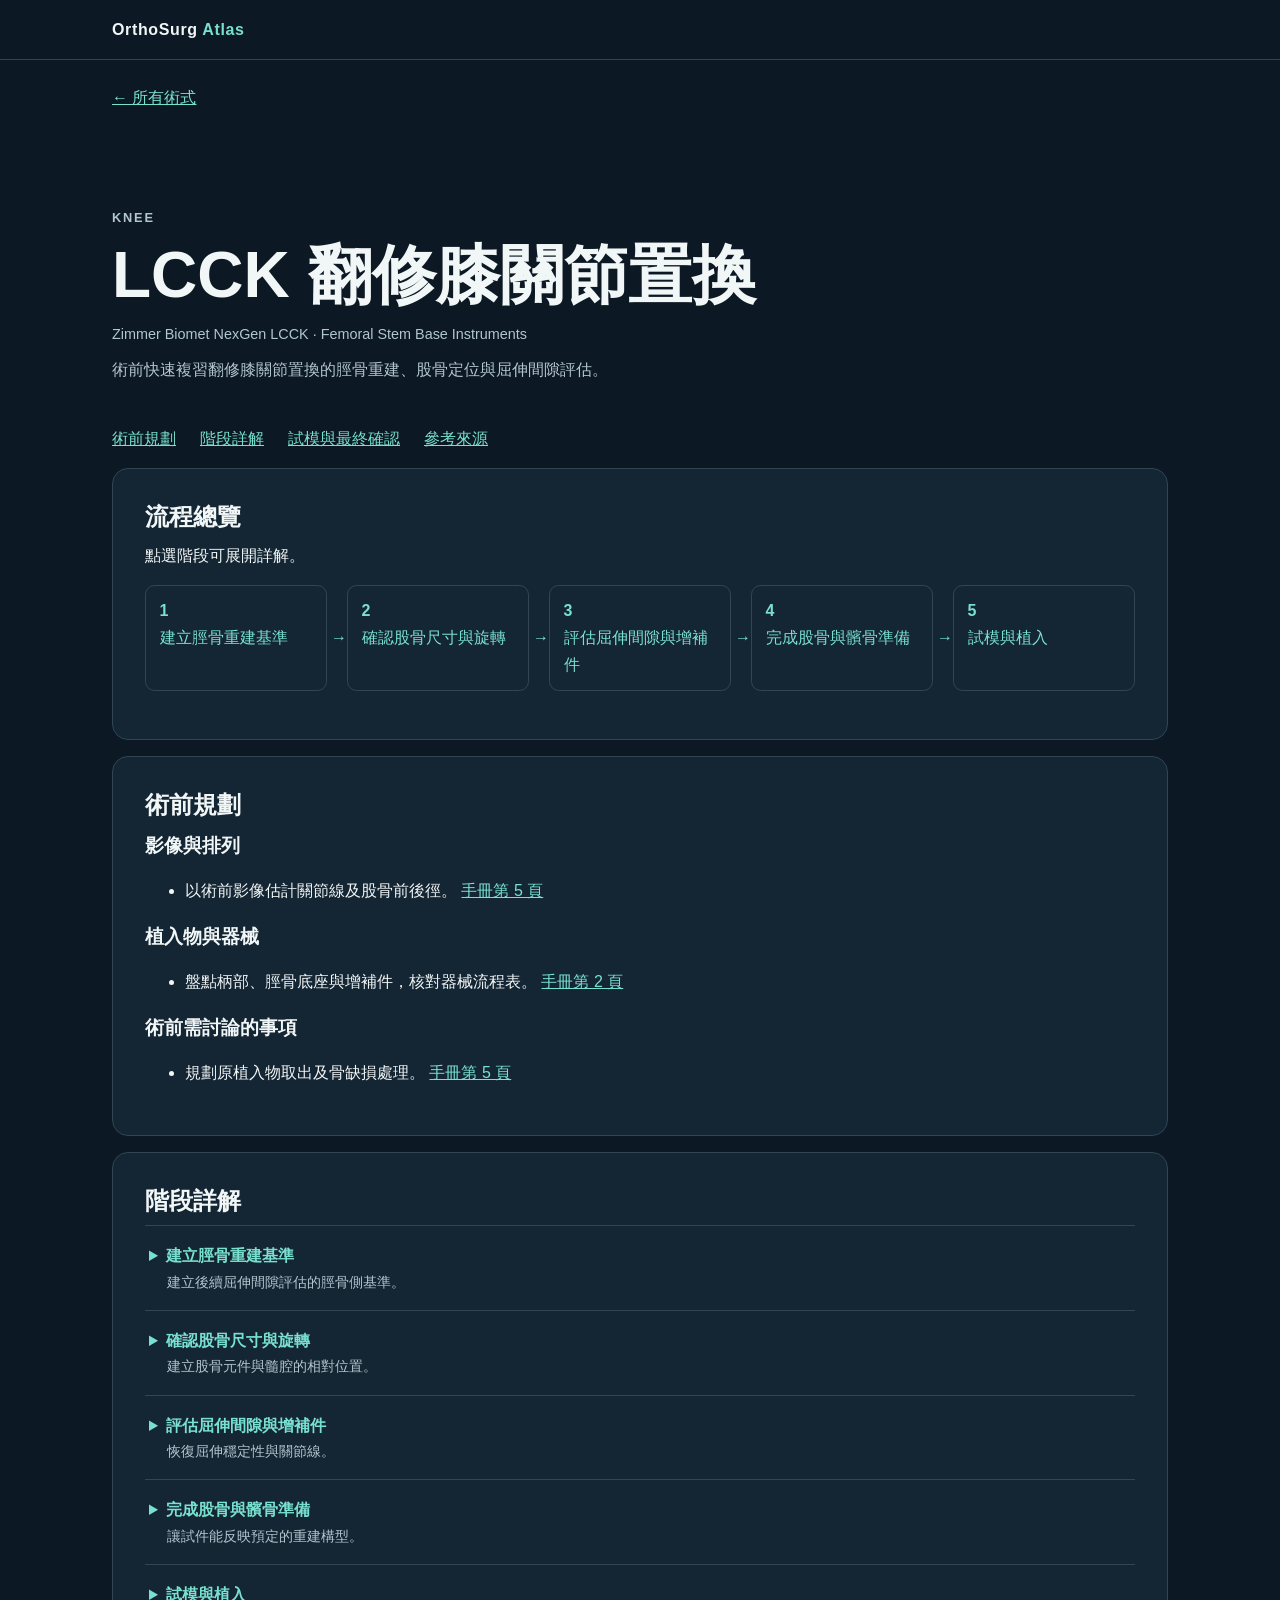
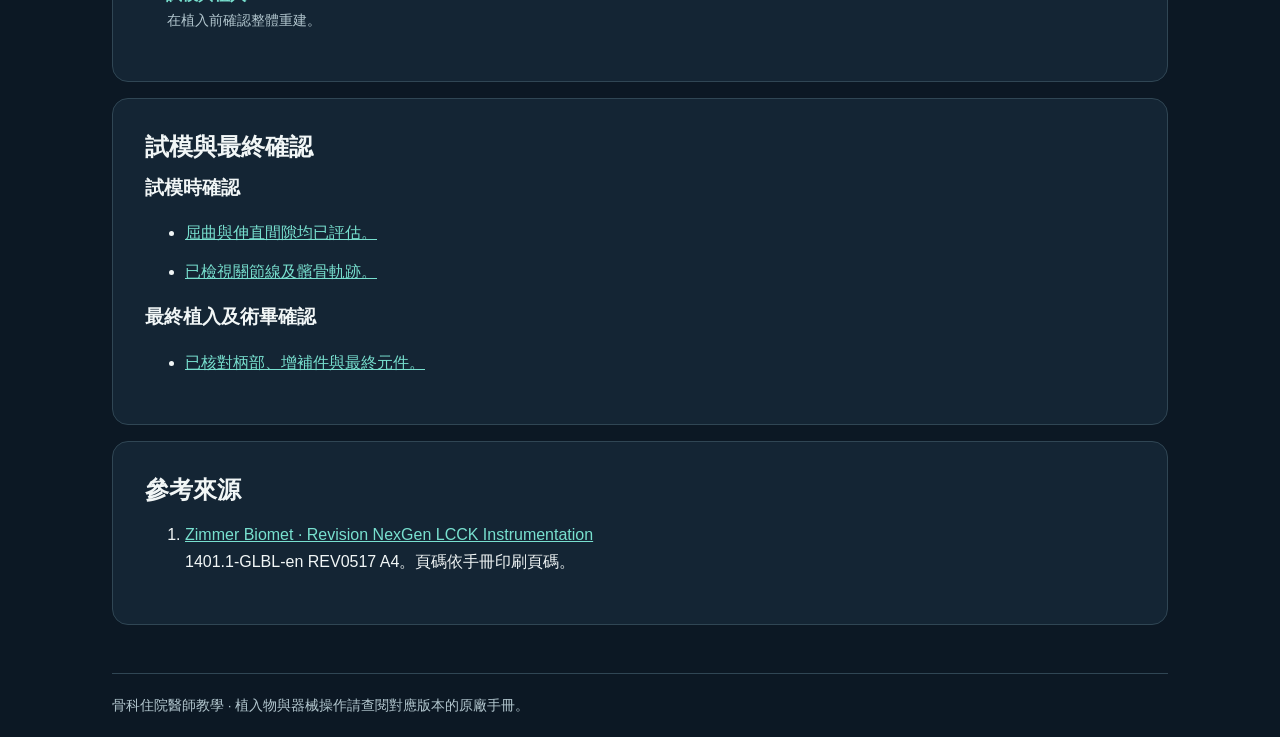
==== docs/procedures/lcck/index.html @ fdaeaab7 "Add files via upload" ====
<!doctype html>
<html lang="zh-Hant">
<head><meta charset="utf-8"><meta name="viewport" content="width=device-width, initial-scale=1">
<title>LCCK 翻修膝關節置換 · OrthoSurg Atlas</title><link rel="stylesheet" href="../../assets/site.css">
<script defer src="../../assets/stages.js"></script></head>
<body><header><div class="wrap"><a class="brand" href="../../index.html">OrthoSurg <span>Atlas</span></a></div></header>
<main class="wrap"><a class="back" href="../../index.html">← 所有術式</a>
    <div class="hero"><p class="region">KNEE</p><h1>LCCK 翻修膝關節置換</h1>
    <p class="system">Zimmer Biomet NexGen LCCK · Femoral Stem Base Instruments</p><p>術前快速複習翻修膝關節置換的脛骨重建、股骨定位與屈伸間隙評估。</p></div>
    <nav aria-label="本頁目錄"><a href="#planning">術前規劃</a><a href="#steps">階段詳解</a><a href="#checks">試模與最終確認</a><a href="#sources">參考來源</a></nav>
    <section aria-labelledby="flow-title"><h2 id="flow-title">流程總覽</h2><p>點選階段可展開詳解。</p><ol class="flow"><li><a data-stage-link href="#stage-tibial-platform">建立脛骨重建基準</a></li><li><a data-stage-link href="#stage-femoral-position">確認股骨尺寸與旋轉</a></li><li><a data-stage-link href="#stage-gap-balance">評估屈伸間隙與增補件</a></li><li><a data-stage-link href="#stage-box-patella">完成股骨與髕骨準備</a></li><li><a data-stage-link href="#stage-trial-implant">試模與植入</a></li></ol></section>
    <section id="planning"><h2>術前規劃</h2><h3>影像與排列</h3><ul><li>以術前影像估計關節線及股骨前後徑。 <a href="https://www.zimmerbiomet.com/content/dam/zb-corporate/en/products/specialties/knee/nexgen-complete-knee-solution/RevisionNexGenLCCKInstrumentation14011GLBLenREV0517A4.pdf#page=7" target="_blank" rel="noopener">手冊第 5 頁</a></li></ul><h3>植入物與器械</h3><ul><li>盤點柄部、脛骨底座與增補件，核對器械流程表。 <a href="https://www.zimmerbiomet.com/content/dam/zb-corporate/en/products/specialties/knee/nexgen-complete-knee-solution/RevisionNexGenLCCKInstrumentation14011GLBLenREV0517A4.pdf#page=4" target="_blank" rel="noopener">手冊第 2 頁</a></li></ul><h3>術前需討論的事項</h3><ul><li>規劃原植入物取出及骨缺損處理。 <a href="https://www.zimmerbiomet.com/content/dam/zb-corporate/en/products/specialties/knee/nexgen-complete-knee-solution/RevisionNexGenLCCKInstrumentation14011GLBLenREV0517A4.pdf#page=7" target="_blank" rel="noopener">手冊第 5 頁</a></li></ul></section>
    <section id="steps"><h2>階段詳解</h2><details id="stage-tibial-platform" class="stage"><summary>
    <strong>建立脛骨重建基準</strong><span>建立後續屈伸間隙評估的脛骨側基準。</span></summary>
    <div class="stage-body"><h4>目的</h4><p>建立後續屈伸間隙評估的脛骨側基準。</p>
    <h4>主要器械</h4><ul><li><strong>Tibial Boom</strong> · 設定對應脛骨底座的後傾</li></ul>
    <h4>操作重點</h4><ul><li>先建立脛骨重建平台，再確認試件覆蓋。</li></ul>
    <h4>確認事項</h4><ul><li>核對骨量、脛骨托盤覆蓋、柄部定位及增補件需求。</li></ul>
    <h4>容易忽略的檢查點</h4><ul><li>保留骨量，避免為了消除所有骨缺損而加深截骨。 <a href="https://www.zimmerbiomet.com/content/dam/zb-corporate/en/products/specialties/knee/nexgen-complete-knee-solution/RevisionNexGenLCCKInstrumentation14011GLBLenREV0517A4.pdf#page=10" target="_blank" rel="noopener">手冊第 8 頁</a></li></ul>
    <h4>原廠關鍵數值</h4><ul><li>0° 對應 A/P wedge 底座，3° 對應 3° fluted 底座。 <a href="https://www.zimmerbiomet.com/content/dam/zb-corporate/en/products/specialties/knee/nexgen-complete-knee-solution/RevisionNexGenLCCKInstrumentation14011GLBLenREV0517A4.pdf#page=9" target="_blank" rel="noopener">手冊第 7 頁</a></li></ul>
    
    <p><a href="https://www.zimmerbiomet.com/content/dam/zb-corporate/en/products/specialties/knee/nexgen-complete-knee-solution/RevisionNexGenLCCKInstrumentation14011GLBLenREV0517A4.pdf#page=8" target="_blank" rel="noopener">手冊第 6–16 頁</a></p></div></details><details id="stage-femoral-position" class="stage"><summary>
    <strong>確認股骨尺寸與旋轉</strong><span>建立股骨元件與髓腔的相對位置。</span></summary>
    <div class="stage-body"><h4>目的</h4><p>建立股骨元件與髓腔的相對位置。</p>
    <h4>主要器械</h4><ul><li><strong>Revision Rotational Alignment Guide</strong> · 參照股骨經上髁軸確認旋轉</li></ul>
    <h4>操作重點</h4><ul><li>確認髓腔與股骨元件的相對位置，評估直柄或偏心柄。</li></ul>
    <h4>確認事項</h4><ul><li>核對髓腔方向、股骨尺寸與旋轉，確認直柄或偏心柄的配置。</li></ul>
    <h4>容易忽略的檢查點</h4><ul><li>若改用偏心柄，記錄 offset bushing 的刻度方向供後續重現。 <a href="https://www.zimmerbiomet.com/content/dam/zb-corporate/en/products/specialties/knee/nexgen-complete-knee-solution/RevisionNexGenLCCKInstrumentation14011GLBLenREV0517A4.pdf#page=27" target="_blank" rel="noopener">手冊第 25 頁</a></li></ul>
    
    <h4>器械分支</h4><ul><li>若用 MILL／5-in-1，股骨定位改查直柄 Appendix E 或偏心柄 Appendix F。Crossover 適用於已完成對應非柄式股骨前後切面的情境，見 Appendix A。 <a href="https://www.zimmerbiomet.com/content/dam/zb-corporate/en/products/specialties/knee/nexgen-complete-knee-solution/RevisionNexGenLCCKInstrumentation14011GLBLenREV0517A4.pdf#page=4" target="_blank" rel="noopener">手冊第 2 頁</a></li></ul>
    <p><a href="https://www.zimmerbiomet.com/content/dam/zb-corporate/en/products/specialties/knee/nexgen-complete-knee-solution/RevisionNexGenLCCKInstrumentation14011GLBLenREV0517A4.pdf#page=19" target="_blank" rel="noopener">手冊第 17–27 頁</a></p></div></details><details id="stage-gap-balance" class="stage"><summary>
    <strong>評估屈伸間隙與增補件</strong><span>恢復屈伸穩定性與關節線。</span></summary>
    <div class="stage-body"><h4>目的</h4><p>恢復屈伸穩定性與關節線。</p>
    <h4>主要器械</h4><ul><li><strong>LPS Articular Surface Provisional</strong> · 在股骨 box 準備前用於間隙評估</li></ul>
    <h4>操作重點</h4><ul><li>先評估屈曲間隙，保留所選試墊再評估伸直時的排列及側副韌帶張力。</li></ul>
    <h4>確認事項</h4><ul><li>分別檢視屈曲與伸直間隙，確認遠端或後方增補件的需求。</li></ul>
    <h4>容易忽略的檢查點</h4><ul><li>此階段尚未完成 LCCK box，使用手冊指定的 LPS 試墊。 <a href="https://www.zimmerbiomet.com/content/dam/zb-corporate/en/products/specialties/knee/nexgen-complete-knee-solution/RevisionNexGenLCCKInstrumentation14011GLBLenREV0517A4.pdf#page=30" target="_blank" rel="noopener">手冊第 28 頁</a></li></ul>
    
    
    <p><a href="https://www.zimmerbiomet.com/content/dam/zb-corporate/en/products/specialties/knee/nexgen-complete-knee-solution/RevisionNexGenLCCKInstrumentation14011GLBLenREV0517A4.pdf#page=30" target="_blank" rel="noopener">手冊第 28–32 頁</a></p></div></details><details id="stage-box-patella" class="stage"><summary>
    <strong>完成股骨與髕骨準備</strong><span>讓試件能反映預定的重建構型。</span></summary>
    <div class="stage-body"><h4>目的</h4><p>讓試件能反映預定的重建構型。</p>
    <h4>主要器械</h4><ul><li><strong>LCCK Notch/Chamfer Guide</strong> · 確認 box 與斜面切割的旋轉定位</li></ul>
    <h4>操作重點</h4><ul><li>保留旋轉參考後完成 box 準備，另評估髕骨元件是否需翻修。</li></ul>
    <h4>確認事項</h4><ul><li>核對 LCCK box 與選定元件，確認髕骨處理計畫。</li></ul>
    <h4>容易忽略的檢查點</h4><ul><li>若髕骨元件不相容或鬆動，先評估剩餘骨量。 <a href="https://www.zimmerbiomet.com/content/dam/zb-corporate/en/products/specialties/knee/nexgen-complete-knee-solution/RevisionNexGenLCCKInstrumentation14011GLBLenREV0517A4.pdf#page=39" target="_blank" rel="noopener">手冊第 37 頁</a></li></ul>
    
    
    <p><a href="https://www.zimmerbiomet.com/content/dam/zb-corporate/en/products/specialties/knee/nexgen-complete-knee-solution/RevisionNexGenLCCKInstrumentation14011GLBLenREV0517A4.pdf#page=35" target="_blank" rel="noopener">手冊第 33–37 頁</a></p></div></details><details id="stage-trial-implant" class="stage"><summary>
    <strong>試模與植入</strong><span>在植入前確認整體重建。</span></summary>
    <div class="stage-body"><h4>目的</h4><p>在植入前確認整體重建。</p>
    <h4>主要器械</h4><ul><li><strong>Modular Box Provisional</strong> · 模擬最終股骨 box 構型</li></ul>
    <h4>操作重點</h4><ul><li>裝上試用 box 與計畫使用的增補件，確認試模後再核對最終植入物。</li></ul>
    <h4>確認事項</h4><ul><li>檢查屈伸穩定性、髕骨軌跡及試件與最終元件的配置。</li></ul>
    <h4>容易忽略的檢查點</h4><ul><li>植入前核對股骨、脛骨及關節面元件的配色相容性。 <a href="https://www.zimmerbiomet.com/content/dam/zb-corporate/en/products/specialties/knee/nexgen-complete-knee-solution/RevisionNexGenLCCKInstrumentation14011GLBLenREV0517A4.pdf#page=42" target="_blank" rel="noopener">手冊第 40 頁</a></li></ul>
    
    
    <p><a href="https://www.zimmerbiomet.com/content/dam/zb-corporate/en/products/specialties/knee/nexgen-complete-knee-solution/RevisionNexGenLCCKInstrumentation14011GLBLenREV0517A4.pdf#page=40" target="_blank" rel="noopener">手冊第 38–41 頁</a></p></div></details></section>
    <section id="checks"><h2>試模與最終確認</h2><h3>試模時確認</h3><ul><li><a data-stage-link href="#stage-trial-implant">屈曲與伸直間隙均已評估。</a></li><li><a data-stage-link href="#stage-trial-implant">已檢視關節線及髕骨軌跡。</a></li></ul><h3>最終植入及術畢確認</h3><ul><li><a data-stage-link href="#stage-trial-implant">已核對柄部、增補件與最終元件。</a></li></ul></section>
    <section id="sources"><h2>參考來源</h2><ol><li><a href="https://www.zimmerbiomet.com/content/dam/zb-corporate/en/products/specialties/knee/nexgen-complete-knee-solution/RevisionNexGenLCCKInstrumentation14011GLBLenREV0517A4.pdf">Zimmer Biomet · Revision NexGen LCCK Instrumentation</a><p>1401.1-GLBL-en REV0517 A4。頁碼依手冊印刷頁碼。</p></li></ol>
    </section></main><footer class="wrap">骨科住院醫師教學 · 植入物與器械操作請查閱對應版本的原廠手冊。</footer></body></html>
---- docs/assets/site.css ----
:root{color-scheme:dark;--bg:#0c1824;--surface:#142534;--line:#304654;--ink:#f1f6f6;--muted:#b2c6ce;--accent:#78e0cf}
*{box-sizing:border-box}
body{margin:0;background:var(--bg);color:var(--ink);font:1rem/1.7 "Inter","Microsoft JhengHei",sans-serif}
.wrap{width:min(100% - 2rem,66rem);margin-inline:auto}
header{border-bottom:1px solid var(--line);padding:1rem 0}
a{color:var(--accent);overflow-wrap:anywhere}
a:focus-visible{outline:2px solid var(--accent);outline-offset:4px}
.brand{font-weight:750;letter-spacing:.04em;text-decoration:none;color:var(--ink)}
.brand span,.region,.action{color:var(--accent)}
.hero{padding:clamp(2rem,8vw,6rem) 0 2rem}
h1,h2,h3,p{margin:0 0 .6rem}
h1{font-size:clamp(2rem,6vw,4rem);line-height:1.15}
h2{line-height:1.3}
.hero p,.card p:not(.region),footer{color:var(--muted)}
.region{font-size:.8rem;font-weight:750;letter-spacing:.14em}
.system{font-size:.9rem}
.cards{display:grid;grid-template-columns:repeat(auto-fit,minmax(min(100%,22rem),1fr));gap:1rem}
.card,section{background:var(--surface);border:1px solid var(--line);border-radius:1rem;padding:clamp(1rem,4vw,2rem)}
.card{color:var(--ink);text-decoration:none;display:flex;flex-direction:column}
.card:hover{border-color:var(--accent)}
.action{margin-top:auto;padding-top:1rem;font-weight:700}
.back{display:inline-block;margin-top:1.5rem}
nav{display:flex;flex-wrap:wrap;gap:.5rem 1.5rem;margin-bottom:1rem}
section{margin-bottom:1rem}
section,li[id]{scroll-margin-top:1rem}
li+li{margin-top:.7rem}
.steps li{padding-left:.35rem}
.steps li::marker{color:var(--accent);font-weight:700}
footer{border-top:1px solid var(--line);margin-top:3rem;padding:1.25rem 0;font-size:.85rem}
.flow{display:grid;grid-auto-flow:column;grid-auto-columns:1fr;gap:1.25rem;list-style:none;padding:0;counter-reset:stage}
.flow li{position:relative;margin:0;counter-increment:stage;display:flex}
.flow li+li::before{content:"→";position:absolute;left:-1rem;top:50%;transform:translateY(-50%);color:var(--accent)}
.flow a{display:block;width:100%;padding:.7rem .85rem;border:1px solid var(--line);border-radius:.6rem;text-decoration:none}
.flow a::before{content:counter(stage);display:block;font-weight:750}
.flow a:hover{border-color:var(--accent)}
.stage{border-top:1px solid var(--line);scroll-margin-top:1rem}
.stage summary{cursor:pointer;padding:1rem .25rem;color:var(--accent)}
.stage summary span{display:block;padding-left:1.1rem;color:var(--muted);font-size:.9rem}
.stage-body{padding:0 1rem 1rem}
.stage-body h4{margin:1rem 0 .3rem}
.stage-body ul{margin:.2rem 0}
@media(max-width:48rem){.flow{grid-auto-flow:row;grid-auto-columns:auto}.flow li+li::before{content:"↓";top:-1.27rem;left:1rem;transform:none}.flow a::before{display:inline;margin-right:.7rem}}
.manual-gallery{display:grid;grid-template-columns:repeat(auto-fit,minmax(min(100%,14rem),1fr));gap:1rem}
.manual-gallery figure{margin:0;min-width:0}
.manual-gallery img{display:block;width:100%;height:auto;max-height:22rem;object-fit:contain;background:#fff;border-radius:.5rem}
.manual-gallery figcaption{margin-top:.3rem;color:var(--muted);font-size:.85rem}
.illustrated-steps{padding-left:1.45rem}
.illustrated-steps>li{padding:.9rem .1rem;border-top:1px solid var(--line)}
.illustrated-steps h5{font-size:1rem;margin:0 0 .35rem;color:var(--ink)}
.illustrated-steps figure{margin:.75rem 0 0;max-width:23rem}
.illustrated-steps img{display:block;width:100%;height:auto;background:#fff;border-radius:.45rem}
.illustrated-steps figcaption{margin-top:.35rem;font-size:.85rem;color:var(--muted)}
@media(min-width:48rem){.illustrated-steps>li>div{display:inline-block;width:46%;vertical-align:top;padding-right:1rem}.illustrated-steps figure{display:inline-block;width:52%;vertical-align:top;margin:0}}
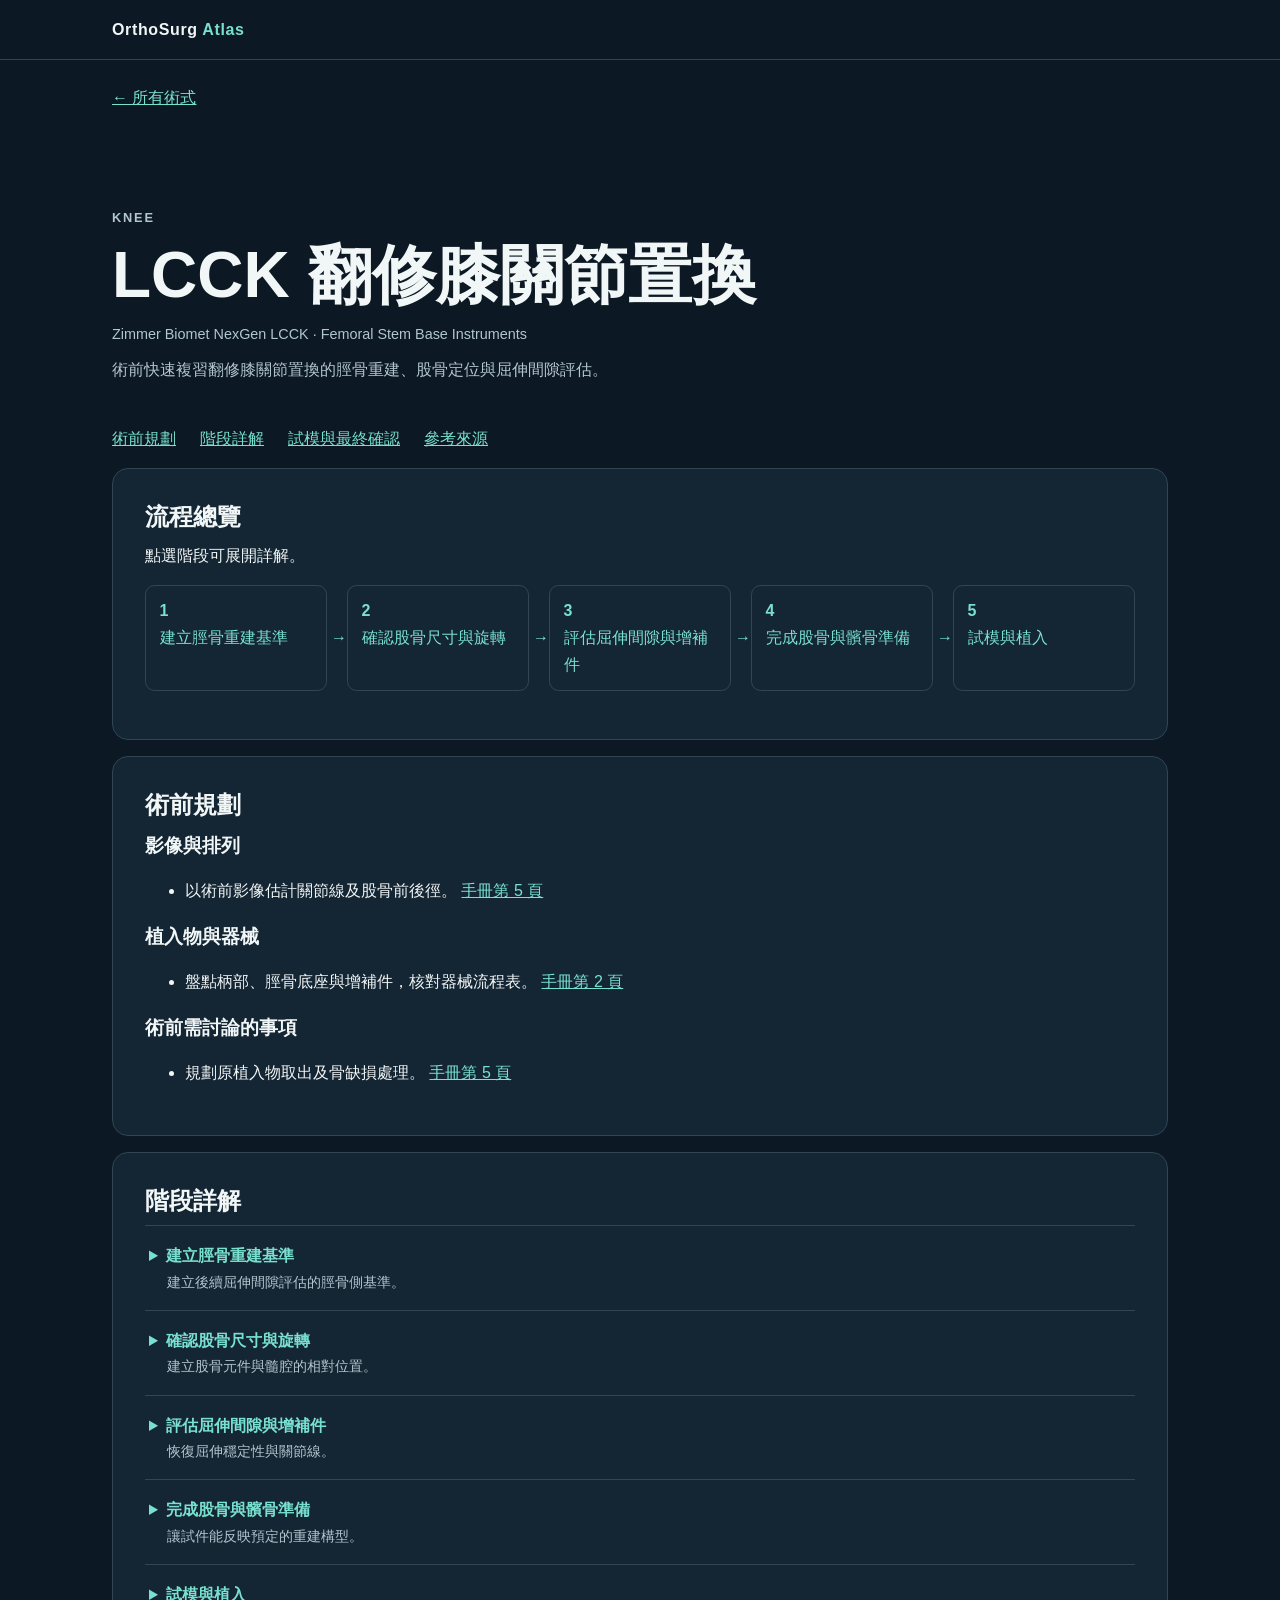
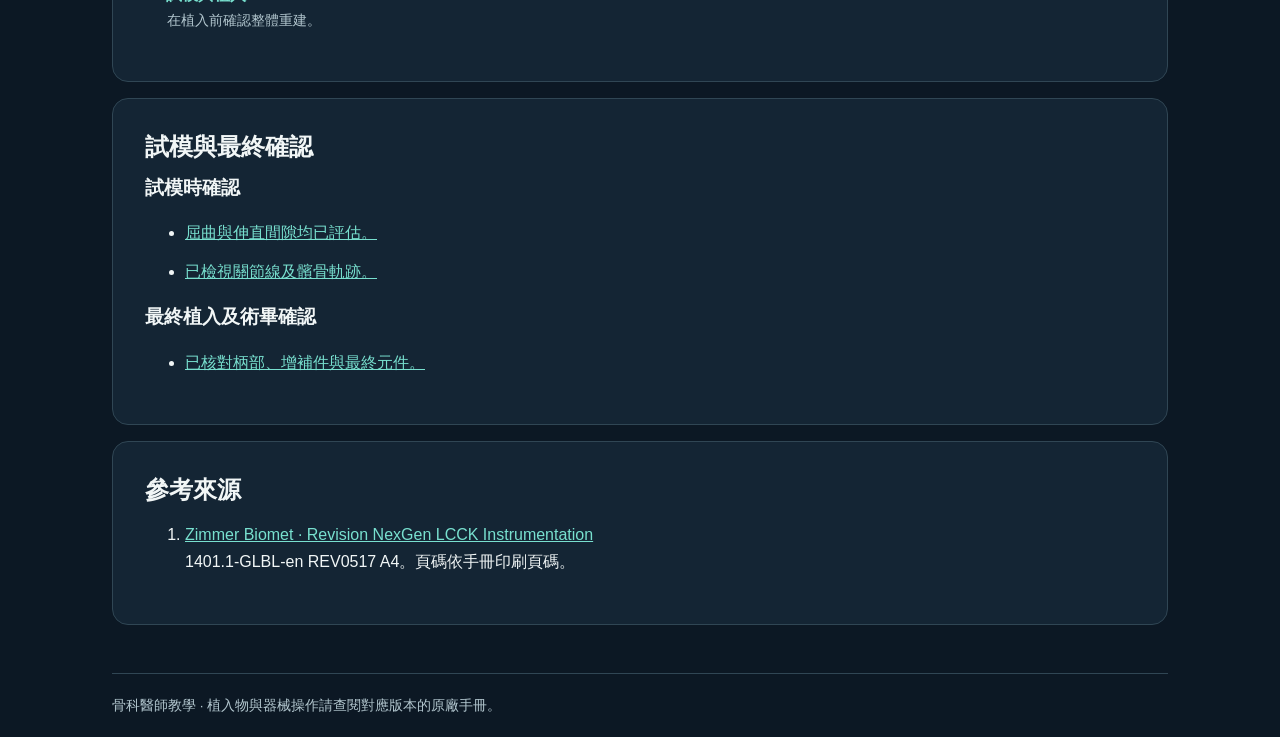
==== commit b921d349: "Update teaching audience to orthopaedic physicians" ====
--- a/docs/procedures/lcck/index.html
+++ b/docs/procedures/lcck/index.html
@@ -58,4 +58,4 @@
     <p><a href="https://www.zimmerbiomet.com/content/dam/zb-corporate/en/products/specialties/knee/nexgen-complete-knee-solution/RevisionNexGenLCCKInstrumentation14011GLBLenREV0517A4.pdf#page=40" target="_blank" rel="noopener">手冊第 38–41 頁</a></p></div></details></section>
     <section id="checks"><h2>試模與最終確認</h2><h3>試模時確認</h3><ul><li><a data-stage-link href="#stage-trial-implant">屈曲與伸直間隙均已評估。</a></li><li><a data-stage-link href="#stage-trial-implant">已檢視關節線及髕骨軌跡。</a></li></ul><h3>最終植入及術畢確認</h3><ul><li><a data-stage-link href="#stage-trial-implant">已核對柄部、增補件與最終元件。</a></li></ul></section>
     <section id="sources"><h2>參考來源</h2><ol><li><a href="https://www.zimmerbiomet.com/content/dam/zb-corporate/en/products/specialties/knee/nexgen-complete-knee-solution/RevisionNexGenLCCKInstrumentation14011GLBLenREV0517A4.pdf">Zimmer Biomet · Revision NexGen LCCK Instrumentation</a><p>1401.1-GLBL-en REV0517 A4。頁碼依手冊印刷頁碼。</p></li></ol>
-    </section></main><footer class="wrap">骨科住院醫師教學 · 植入物與器械操作請查閱對應版本的原廠手冊。</footer></body></html>+    </section></main><footer class="wrap">骨科醫師教學 · 植入物與器械操作請查閱對應版本的原廠手冊。</footer></body></html>
